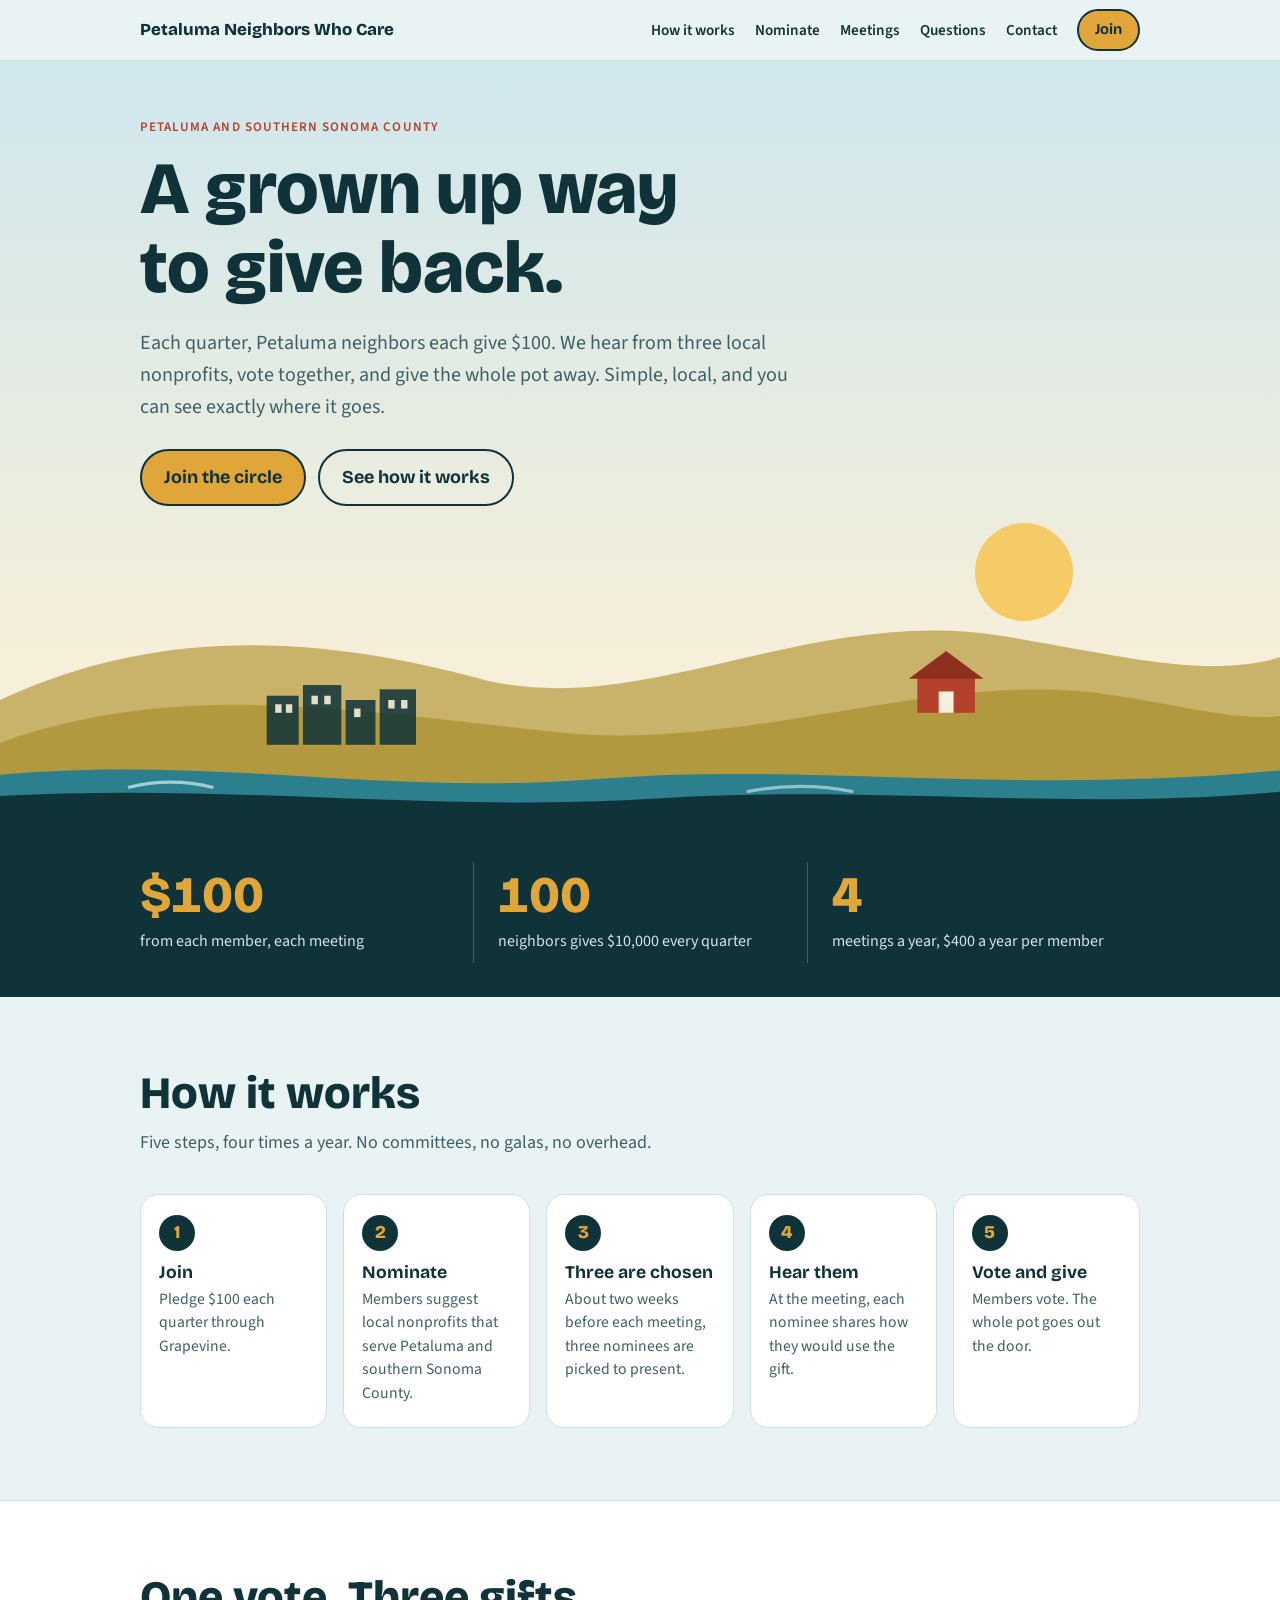
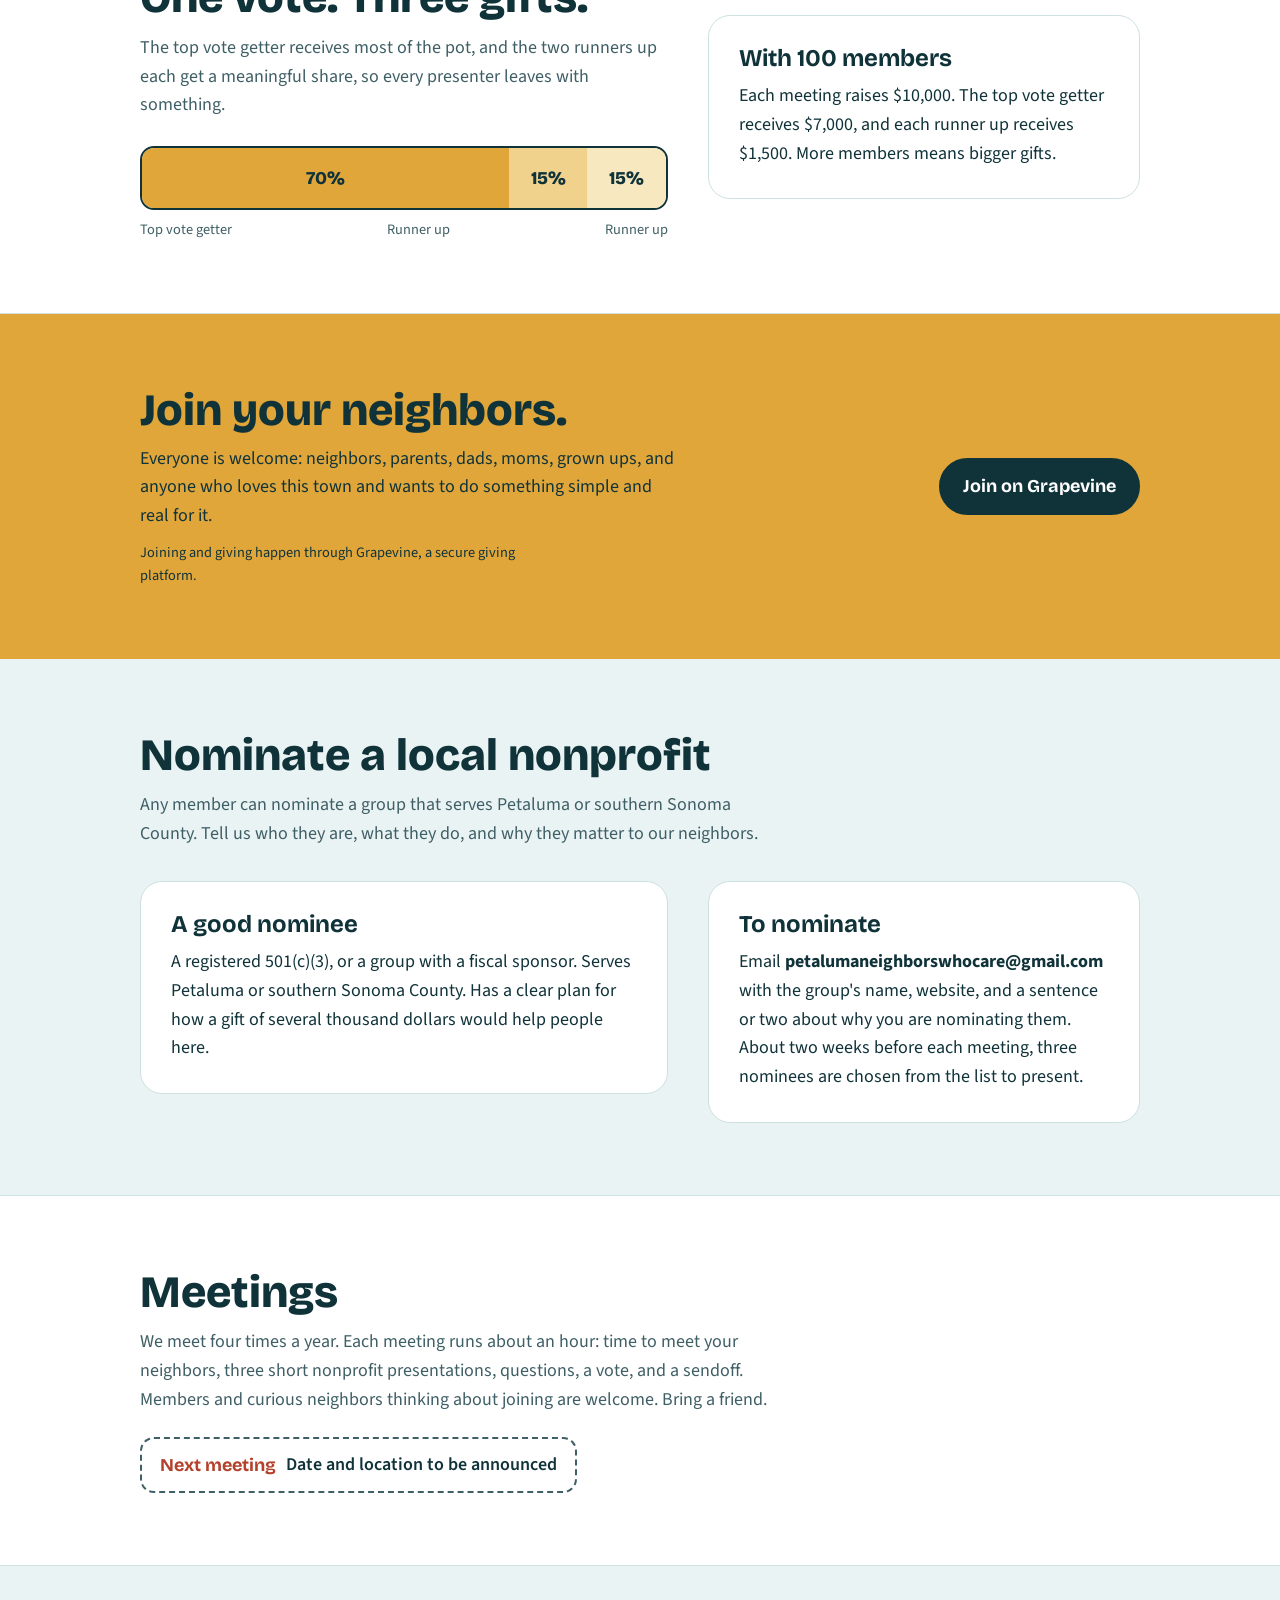
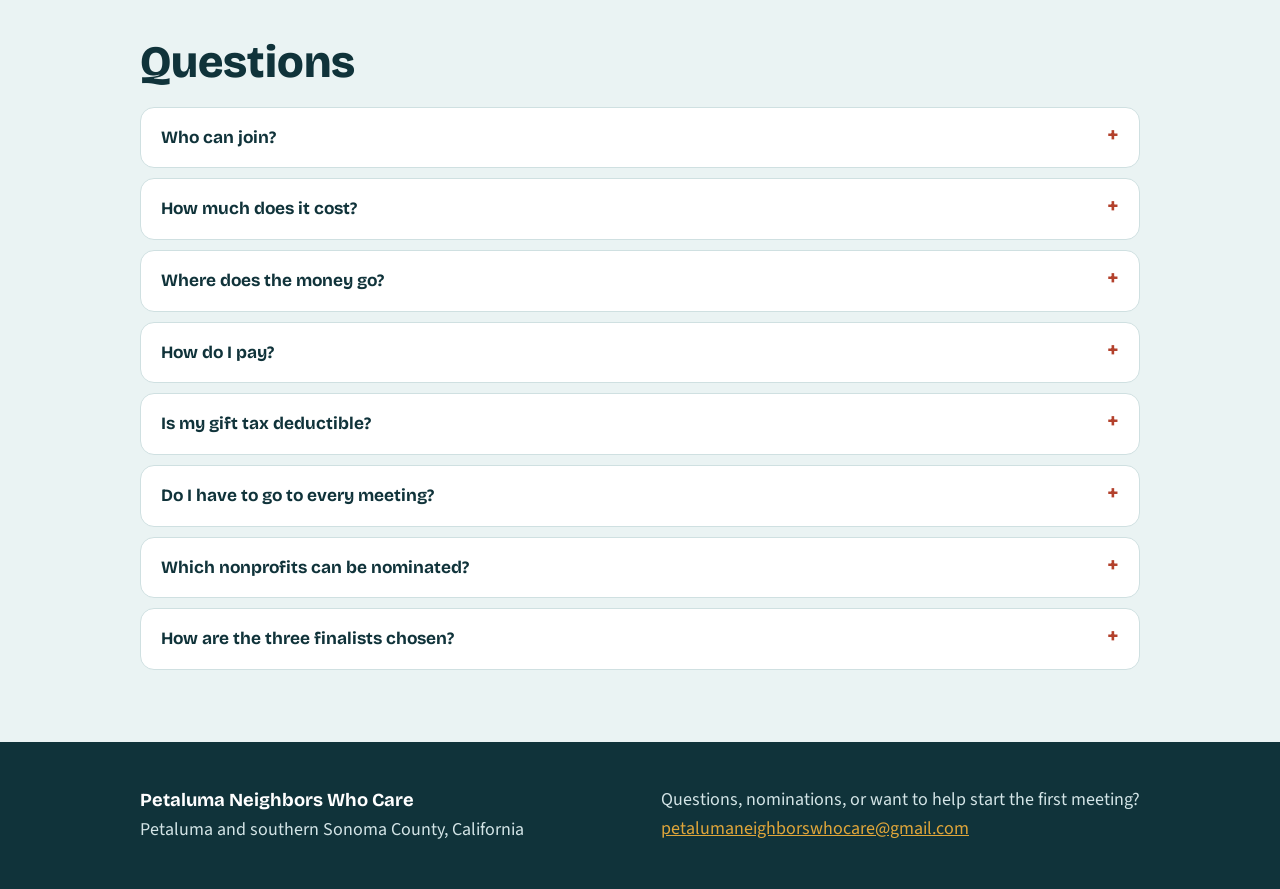
==== index.html @ 28e0ad3f "Create index.html" ====
<!DOCTYPE html>
<html lang="en">
<head>
<meta charset="utf-8">
<meta name="viewport" content="width=device-width, initial-scale=1">
<title>Petaluma Neighbors Who Care</title>
<link rel="preconnect" href="https://fonts.googleapis.com">
<link rel="preconnect" href="https://fonts.gstatic.com" crossorigin>
<link href="https://fonts.googleapis.com/css2?family=Bricolage+Grotesque:opsz,wght@12..96,500;12..96,700;12..96,800&family=Source+Sans+3:wght@400;600&display=swap" rel="stylesheet">
<style>
:root{
  --ink:#10333a;
  --ink-soft:#3f5f66;
  --sky:#eaf3f3;
  --paper:#ffffff;
  --gold:#e0a63a;
  --barn:#b3412c;
  --line:#cfe0e1;
  --display:"Bricolage Grotesque","Trebuchet MS",system-ui,sans-serif;
  --body:"Source Sans 3",system-ui,-apple-system,"Segoe UI",sans-serif;
  color-scheme:light;
}
*{box-sizing:border-box}
html{scroll-behavior:smooth}
@media (prefers-reduced-motion:reduce){html{scroll-behavior:auto}}
body{margin:0;background:var(--sky);color:var(--ink);font-family:var(--body);font-size:18px;line-height:1.6}
h1,h2,h3{font-family:var(--display);line-height:1.08;margin:0;text-wrap:balance}
p{margin:0}
a{color:inherit}
:focus-visible{outline:3px solid var(--barn);outline-offset:3px}
.wrap{max-width:1040px;margin:0 auto;padding:0 20px}
.nav{position:sticky;top:0;z-index:5;background:rgba(234,243,243,.94);backdrop-filter:blur(6px);border-bottom:1px solid var(--line)}
.nav .wrap{display:flex;align-items:center;justify-content:space-between;gap:16px;min-height:60px;flex-wrap:wrap;padding-top:6px;padding-bottom:6px}
.brand{font-family:var(--display);font-weight:800;text-decoration:none;font-size:1.05rem}
.nav ul{display:flex;gap:6px 20px;list-style:none;margin:0;padding:0;flex-wrap:wrap;align-items:center}
.nav a.link{text-decoration:none;font-weight:600;font-size:.95rem;padding:6px 0;border-bottom:2px solid transparent}
.nav a.link:hover{border-color:var(--gold)}
.btn{display:inline-block;background:var(--gold);color:var(--ink);font-family:var(--display);font-weight:700;text-decoration:none;padding:12px 22px;border-radius:999px;border:2px solid var(--ink);transition:transform .15s}
.btn:hover{transform:translateY(-2px)}
.btn.small{padding:7px 16px;font-size:.92rem}
.btn.ghost{background:transparent}
.hero{background:linear-gradient(#cfe7ee,#f6efd9 78%);position:relative;overflow:hidden}
.hero .wrap{padding-top:56px;padding-bottom:0;position:relative;z-index:2}
.eyebrow{font-weight:600;letter-spacing:.08em;text-transform:uppercase;font-size:.82rem;color:var(--barn)}
.hero h1{font-size:clamp(2.4rem,7vw,4.6rem);font-weight:800;max-width:14ch;margin-top:12px}
.hero .lede{font-size:1.25rem;max-width:34em;margin-top:18px;color:var(--ink-soft)}
.hero .cta{display:flex;gap:12px;flex-wrap:wrap;margin-top:26px}
.scene{display:block;width:100%;height:auto;margin-top:-30px;position:relative;z-index:1}
.math{background:var(--ink);color:#fff}
.math .wrap{display:grid;grid-template-columns:repeat(3,1fr);gap:0;padding-top:34px;padding-bottom:34px}
.math .cell{padding:8px 24px;border-left:1px solid rgba(255,255,255,.22)}
.math .cell:first-child{border-left:0;padding-left:0}
.math .num{font-family:var(--display);font-weight:800;font-size:clamp(2rem,5vw,3.2rem);color:var(--gold);line-height:1;font-variant-numeric:tabular-nums}
.math .cap{margin-top:8px;color:#d3e4e6;font-size:1rem}
section{padding:72px 0}
section h2{font-size:clamp(1.9rem,4.5vw,2.8rem);font-weight:800}
.sub{margin-top:12px;color:var(--ink-soft);max-width:36em}
.steps{list-style:none;margin:36px 0 0;padding:0;display:grid;grid-template-columns:repeat(5,1fr);gap:16px;counter-reset:s}
.steps li{background:var(--paper);border:1px solid var(--line);border-radius:18px;padding:20px 18px 22px;counter-increment:s}
.steps li::before{content:counter(s);display:grid;place-items:center;width:36px;height:36px;border-radius:50%;background:var(--ink);color:var(--gold);font-family:var(--display);font-weight:800;margin-bottom:12px}
.steps h3{font-size:1.1rem;margin-bottom:6px}
.steps p{font-size:.98rem;color:var(--ink-soft);line-height:1.5}
.split{display:grid;grid-template-columns:1.1fr .9fr;gap:40px;align-items:center}
.bar{display:flex;height:64px;border-radius:14px;overflow:hidden;border:2px solid var(--ink);margin-top:26px;font-family:var(--display);font-weight:800}
.bar div{display:grid;place-items:center}
.bar .a{flex:70;background:var(--gold)}
.bar .b{flex:15;background:#f1d28d}
.bar .c{flex:15;background:#f8e8c0}
.bar-legend{display:flex;justify-content:space-between;font-size:.9rem;color:var(--ink-soft);margin-top:8px}
.card{background:var(--paper);border:1px solid var(--line);border-radius:22px;padding:30px}
.card h3{font-size:1.5rem;margin-bottom:10px}
.join{background:var(--gold)}
.join .wrap{display:flex;justify-content:space-between;align-items:center;gap:28px;flex-wrap:wrap}
.join h2{max-width:16ch}
.join p{max-width:30em;margin-top:10px}
.join .btn{background:var(--ink);color:#fff;border-color:var(--ink)}
.join .note{font-size:.9rem;margin-top:10px}
.next{display:inline-flex;gap:10px;align-items:center;background:var(--paper);border:2px dashed var(--ink-soft);border-radius:14px;padding:12px 18px;margin-top:22px;font-weight:600}
.next b{font-family:var(--display);color:var(--barn)}
details{background:var(--paper);border:1px solid var(--line);border-radius:14px;padding:0;margin-top:10px}
summary{cursor:pointer;font-family:var(--display);font-weight:700;font-size:1.08rem;padding:16px 20px;list-style:none;display:flex;justify-content:space-between;gap:12px}
summary::-webkit-details-marker{display:none}
summary::after{content:"+";font-size:1.4rem;line-height:1;color:var(--barn)}
details[open] summary::after{content:"\2212"}
details p{padding:0 20px 18px;color:var(--ink-soft)}
footer{background:var(--ink);color:#d3e4e6;padding:44px 0}
footer .wrap{display:flex;justify-content:space-between;gap:20px;flex-wrap:wrap}
footer strong{color:#fff;font-family:var(--display);font-size:1.15rem}
footer a{color:var(--gold)}
@media (max-width:860px){
  .steps{grid-template-columns:1fr 1fr}
  .split{grid-template-columns:1fr}
}
@media (max-width:560px){
  body{font-size:17px}
  .steps{grid-template-columns:1fr}
  .math .wrap{grid-template-columns:1fr;gap:18px}
  .math .cell{border-left:0;padding:0}
  section{padding:52px 0}
  .nav ul{gap:4px 14px}
}
</style>
</head>
<body>

<header class="nav">
  <div class="wrap">
    <a class="brand" href="#top">Petaluma Neighbors Who Care</a>
    <nav aria-label="Main">
      <ul>
        <li><a class="link" href="#how">How it works</a></li>
        <li><a class="link" href="#nominate">Nominate</a></li>
        <li><a class="link" href="#meetings">Meetings</a></li>
        <li><a class="link" href="#questions">Questions</a></li>
        <li><a class="link" href="#contact">Contact</a></li>
        <li><a class="btn small" href="#join">Join</a></li>
      </ul>
    </nav>
  </div>
</header>

<main id="top">
  <div class="hero">
    <div class="wrap">
      <p class="eyebrow">Petaluma and southern Sonoma County</p>
      <h1>A grown up way to give back.</h1>
      <p class="lede">Each quarter, Petaluma neighbors each give $100. We hear from three local nonprofits, vote together, and give the whole pot away. Simple, local, and you can see exactly where it goes.</p>
      <div class="cta">
        <a class="btn" href="#join">Join the circle</a>
        <a class="btn ghost" href="#how">See how it works</a>
      </div>
    </div>
    <svg class="scene" viewBox="0 0 1200 330" role="img" aria-label="Illustration of rolling gold hills, a barn, and the Petaluma River with downtown buildings" preserveAspectRatio="xMidYMax slice">
      <circle cx="960" cy="90" r="46" fill="#f7c85a" opacity=".9"/>
      <path d="M0 210 C150 140 300 150 450 190 C600 230 760 120 940 150 C1060 170 1130 190 1200 170 V330 H0Z" fill="#c9b36a"/>
      <path d="M0 250 C170 190 330 220 520 240 C700 260 880 180 1040 205 C1110 215 1160 230 1200 225 V330 H0Z" fill="#b2993f"/>
      <g fill="#b3412c"><rect x="860" y="188" width="54" height="34"/><path d="M852 190 L887 164 L922 190Z" fill="#8f2f1e"/></g>
      <rect x="880" y="202" width="14" height="20" fill="#f6efd9"/>
      <g fill="#10333a" opacity=".85"><rect x="250" y="206" width="30" height="46"/><rect x="284" y="196" width="36" height="56"/><rect x="324" y="210" width="28" height="42"/><rect x="356" y="200" width="34" height="52"/></g>
      <g fill="#f6efd9" opacity=".9"><rect x="258" y="214" width="6" height="8"/><rect x="268" y="214" width="6" height="8"/><rect x="292" y="206" width="6" height="8"/><rect x="304" y="206" width="6" height="8"/><rect x="332" y="218" width="6" height="8"/><rect x="364" y="210" width="6" height="8"/><rect x="376" y="210" width="6" height="8"/></g>
      <path d="M0 280 C200 262 360 300 560 284 C760 268 940 300 1200 276 V330 H0Z" fill="#2c7f8c"/>
      <path d="M0 300 C220 288 400 316 620 302 C820 290 1000 314 1200 296 V330 H0Z" fill="#10333a"/>
      <path d="M120 292 q40 -10 80 0" stroke="#d3eef2" stroke-width="3" fill="none" opacity=".7"/>
      <path d="M700 296 q50 -10 100 0" stroke="#d3eef2" stroke-width="3" fill="none" opacity=".6"/>
    </svg>
  </div>

  <div class="math" aria-label="The math">
    <div class="wrap">
      <div class="cell"><div class="num">$100</div><p class="cap">from each member, each meeting</p></div>
      <div class="cell"><div class="num">100</div><p class="cap">neighbors gives $10,000 every quarter</p></div>
      <div class="cell"><div class="num">4</div><p class="cap">meetings a year, $400 a year per member</p></div>
    </div>
  </div>

  <section id="how">
    <div class="wrap">
      <h2>How it works</h2>
      <p class="sub">Five steps, four times a year. No committees, no galas, no overhead.</p>
      <ol class="steps">
        <li><h3>Join</h3><p>Pledge $100 each quarter through Grapevine.</p></li>
        <li><h3>Nominate</h3><p>Members suggest local nonprofits that serve Petaluma and southern Sonoma County.</p></li>
        <li><h3>Three are chosen</h3><p>About two weeks before each meeting, three nominees are picked to present.</p></li>
        <li><h3>Hear them</h3><p>At the meeting, each nominee shares how they would use the gift.</p></li>
        <li><h3>Vote and give</h3><p>Members vote. The whole pot goes out the door.</p></li>
      </ol>
    </div>
  </section>

  <section style="background:var(--paper);border-block:1px solid var(--line)">
    <div class="wrap split">
      <div>
        <h2>One vote. Three gifts.</h2>
        <p class="sub">The top vote getter receives most of the pot, and the two runners up each get a meaningful share, so every presenter leaves with something.</p>
        <div class="bar" role="img" aria-label="Split of the pot: 70 percent, 15 percent, 15 percent">
          <div class="a">70%</div><div class="b">15%</div><div class="c">15%</div>
        </div>
        <div class="bar-legend"><span>Top vote getter</span><span>Runner up</span><span>Runner up</span></div>
      </div>
      <div class="card">
        <h3>With 100 members</h3>
        <p>Each meeting raises $10,000. The top vote getter receives $7,000, and each runner up receives $1,500. More members means bigger gifts.</p>
      </div>
    </div>
  </section>

  <section id="join" class="join">
    <div class="wrap">
      <div>
        <h2>Join your neighbors.</h2>
        <p>Everyone is welcome: neighbors, parents, dads, moms, grown ups, and anyone who loves this town and wants to do something simple and real for it.</p>
        <p class="note">Joining and giving happen through Grapevine, a secure giving platform.</p>
      </div>
      <a class="btn" href="https://www.grapevine.org/giving-circle/DBGC8px/Petaluma-Neighbors-Who-Care" target="_blank" rel="noopener">Join on Grapevine</a>
    </div>
  </section>

  <section id="nominate">
    <div class="wrap">
      <h2>Nominate a local nonprofit</h2>
      <p class="sub">Any member can nominate a group that serves Petaluma or southern Sonoma County. Tell us who they are, what they do, and why they matter to our neighbors.</p>
      <div class="split" style="margin-top:32px;align-items:start">
        <div class="card"><h3>A good nominee</h3><p>A registered 501(c)(3), or a group with a fiscal sponsor. Serves Petaluma or southern Sonoma County. Has a clear plan for how a gift of several thousand dollars would help people here.</p></div>
        <div class="card"><h3>To nominate</h3><p>Email <strong>petalumaneighborswhocare@gmail.com</strong> with the group's name, website, and a sentence or two about why you are nominating them. About two weeks before each meeting, three nominees are chosen from the list to present.</p></div>
      </div>
    </div>
  </section>

  <section id="meetings" style="background:var(--paper);border-block:1px solid var(--line)">
    <div class="wrap">
      <h2>Meetings</h2>
      <p class="sub">We meet four times a year. Each meeting runs about an hour: time to meet your neighbors, three short nonprofit presentations, questions, a vote, and a sendoff. Members and curious neighbors thinking about joining are welcome. Bring a friend.</p>
      <p class="next"><b>Next meeting</b> Date and location to be announced</p>
    </div>
  </section>

  <section id="questions">
    <div class="wrap">
      <h2>Questions</h2>
      <div style="margin-top:20px">
        <details><summary>Who can join?</summary><p>Anyone who lives or works within about 20 minutes of Petaluma and wants to give back locally. Everyone is welcome.</p></details>
        <details><summary>How much does it cost?</summary><p>Each member gives $100 per meeting, four meetings a year, which is $400 a year.</p></details>
        <details><summary>Where does the money go?</summary><p>All of it goes to local nonprofits. The top vote getter receives 70 percent of the pot, and each of the two runners up receives 15 percent.</p></details>
        <details><summary>How do I pay?</summary><p>Joining and giving happen through Grapevine, a secure giving platform. Use the Join button on this page.</p></details>
        <details><summary>Is my gift tax deductible?</summary><p>We are working with a fiscal sponsor so gifts can be tax deductible. We will confirm the details here before the first meeting.</p></details>
        <details><summary>Do I have to go to every meeting?</summary><p>No. Come when you can. Your gift still counts.</p></details>
        <details><summary>Which nonprofits can be nominated?</summary><p>Groups that serve Petaluma and southern Sonoma County.</p></details>
        <details><summary>How are the three finalists chosen?</summary><p>About two weeks before each meeting, three nominees are chosen from the submitted nominations.</p></details>
      </div>
    </div>
  </section>
</main>

<footer id="contact">
  <div class="wrap">
    <div>
      <strong>Petaluma Neighbors Who Care</strong>
      <p>Petaluma and southern Sonoma County, California</p>
    </div>
    <div>
      <p>Questions, nominations, or want to help start the first meeting?</p>
      <p><a href="mailto:petalumaneighborswhocare@gmail.com">petalumaneighborswhocare@gmail.com</a></p>
    </div>
  </div>
</footer>

</body>
</html>
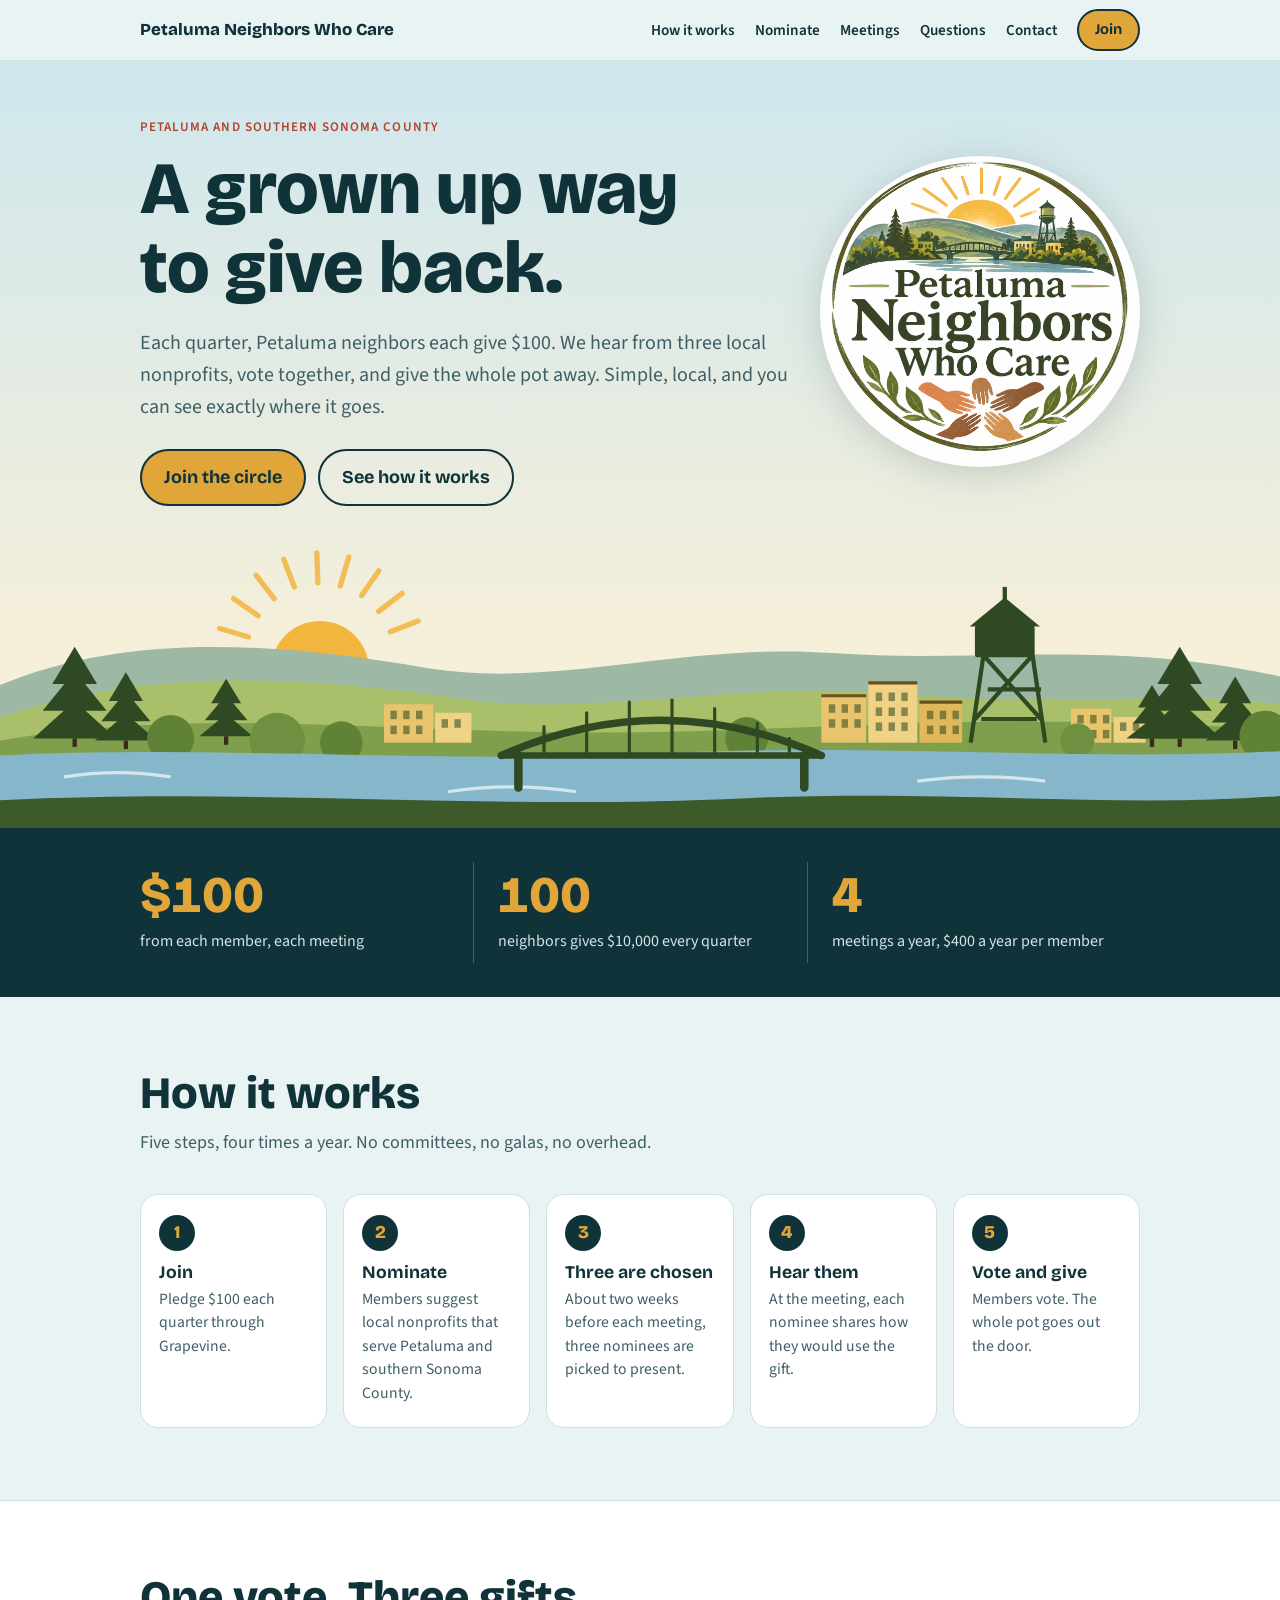
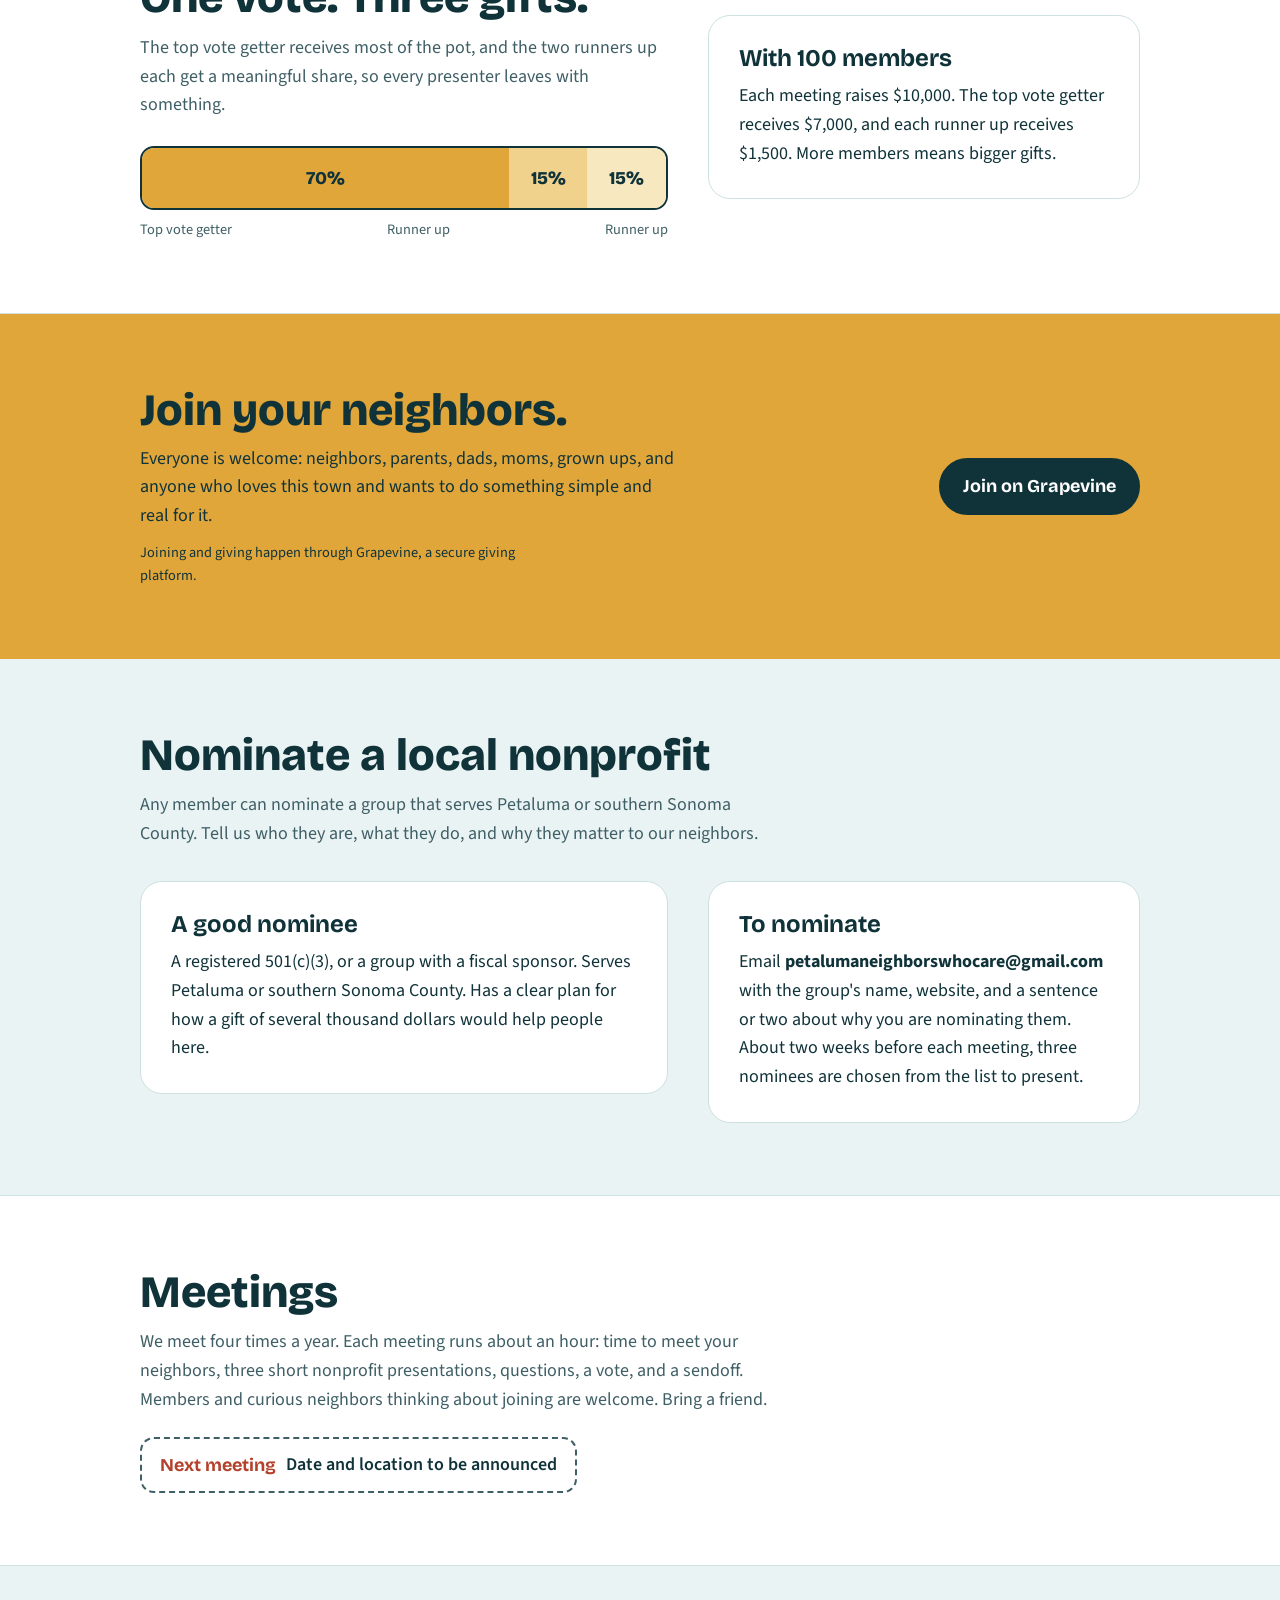
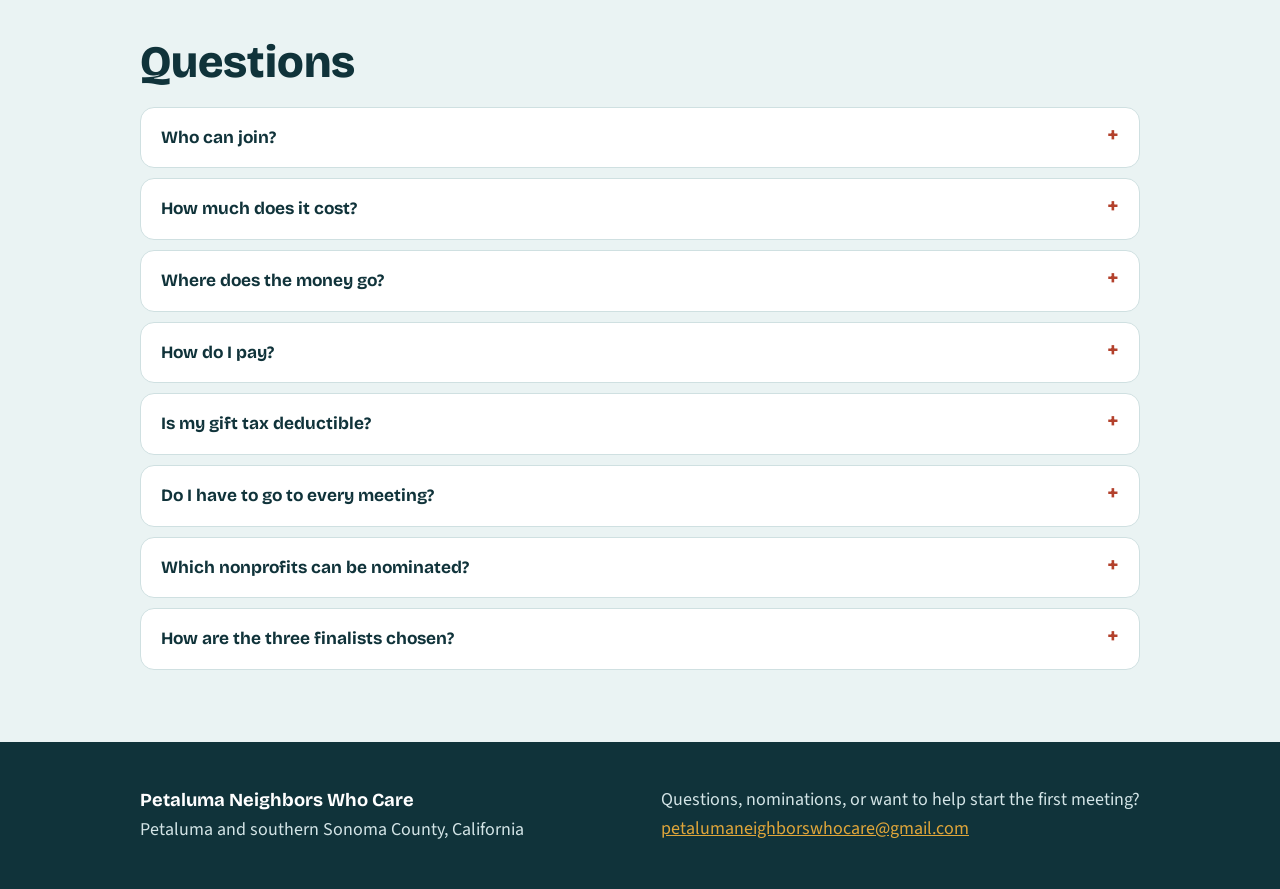
==== commit 030e5b65: "Update index.html" ====
--- a/index.html
+++ b/index.html
@@ -3,6 +3,7 @@
 <head>
 <meta charset="utf-8">
 <meta name="viewport" content="width=device-width, initial-scale=1">
+<link rel="icon" href="Petaluma%20Neighbors%20Who%20Care%20Emblem.png">
 <title>Petaluma Neighbors Who Care</title>
 <link rel="preconnect" href="https://fonts.googleapis.com">
 <link rel="preconnect" href="https://fonts.gstatic.com" crossorigin>
@@ -45,6 +46,9 @@
 .hero h1{font-size:clamp(2.4rem,7vw,4.6rem);font-weight:800;max-width:14ch;margin-top:12px}
 .hero .lede{font-size:1.25rem;max-width:34em;margin-top:18px;color:var(--ink-soft)}
 .hero .cta{display:flex;gap:12px;flex-wrap:wrap;margin-top:26px}
+.heroin{display:flex;align-items:center;justify-content:space-between;gap:32px}
+.emblem{width:min(320px,34vw);height:auto;flex:none;border-radius:50%;background:#fff;filter:drop-shadow(0 6px 18px rgba(16,51,58,.18))}
+@media(max-width:720px){.heroin{flex-direction:column;align-items:flex-start}.emblem{width:220px}}
 .scene{display:block;width:100%;height:auto;margin-top:-30px;position:relative;z-index:1}
 .math{background:var(--ink);color:#fff}
 .math .wrap{display:grid;grid-template-columns:repeat(3,1fr);gap:0;padding-top:34px;padding-bottom:34px}
@@ -121,7 +125,8 @@
 
 <main id="top">
   <div class="hero">
-    <div class="wrap">
+    <div class="wrap heroin">
+      <div class="herotext">
       <p class="eyebrow">Petaluma and southern Sonoma County</p>
       <h1>A grown up way to give back.</h1>
       <p class="lede">Each quarter, Petaluma neighbors each give $100. We hear from three local nonprofits, vote together, and give the whole pot away. Simple, local, and you can see exactly where it goes.</p>
@@ -129,19 +134,27 @@
         <a class="btn" href="#join">Join the circle</a>
         <a class="btn ghost" href="#how">See how it works</a>
       </div>
-    </div>
-    <svg class="scene" viewBox="0 0 1200 330" role="img" aria-label="Illustration of rolling gold hills, a barn, and the Petaluma River with downtown buildings" preserveAspectRatio="xMidYMax slice">
-      <circle cx="960" cy="90" r="46" fill="#f7c85a" opacity=".9"/>
-      <path d="M0 210 C150 140 300 150 450 190 C600 230 760 120 940 150 C1060 170 1130 190 1200 170 V330 H0Z" fill="#c9b36a"/>
-      <path d="M0 250 C170 190 330 220 520 240 C700 260 880 180 1040 205 C1110 215 1160 230 1200 225 V330 H0Z" fill="#b2993f"/>
-      <g fill="#b3412c"><rect x="860" y="188" width="54" height="34"/><path d="M852 190 L887 164 L922 190Z" fill="#8f2f1e"/></g>
-      <rect x="880" y="202" width="14" height="20" fill="#f6efd9"/>
-      <g fill="#10333a" opacity=".85"><rect x="250" y="206" width="30" height="46"/><rect x="284" y="196" width="36" height="56"/><rect x="324" y="210" width="28" height="42"/><rect x="356" y="200" width="34" height="52"/></g>
-      <g fill="#f6efd9" opacity=".9"><rect x="258" y="214" width="6" height="8"/><rect x="268" y="214" width="6" height="8"/><rect x="292" y="206" width="6" height="8"/><rect x="304" y="206" width="6" height="8"/><rect x="332" y="218" width="6" height="8"/><rect x="364" y="210" width="6" height="8"/><rect x="376" y="210" width="6" height="8"/></g>
-      <path d="M0 280 C200 262 360 300 560 284 C760 268 940 300 1200 276 V330 H0Z" fill="#2c7f8c"/>
-      <path d="M0 300 C220 288 400 316 620 302 C820 290 1000 314 1200 296 V330 H0Z" fill="#10333a"/>
-      <path d="M120 292 q40 -10 80 0" stroke="#d3eef2" stroke-width="3" fill="none" opacity=".7"/>
-      <path d="M700 296 q50 -10 100 0" stroke="#d3eef2" stroke-width="3" fill="none" opacity=".6"/>
+      </div>
+      <img class="emblem" src="Petaluma%20Neighbors%20Who%20Care%20Emblem.png" alt="Petaluma Neighbors Who Care emblem" width="320" height="320">
+    </div>
+    <svg class="scene" viewBox="0 0 1200 330" role="img" aria-label="Illustration of the Petaluma River, the downtown bridge, the water tower, historic downtown buildings and rolling hills" preserveAspectRatio="xMidYMax slice">
+      <line x1="366" y1="146" x2="392" y2="136" stroke="#f2b53d" stroke-width="5" stroke-linecap="round" opacity=".85"/><line x1="355" y1="127" x2="377" y2="110" stroke="#f2b53d" stroke-width="5" stroke-linecap="round" opacity=".85"/><line x1="339" y1="112" x2="355" y2="89" stroke="#f2b53d" stroke-width="5" stroke-linecap="round" opacity=".85"/><line x1="319" y1="103" x2="327" y2="76" stroke="#f2b53d" stroke-width="5" stroke-linecap="round" opacity=".85"/><line x1="298" y1="100" x2="297" y2="72" stroke="#f2b53d" stroke-width="5" stroke-linecap="round" opacity=".85"/><line x1="276" y1="104" x2="266" y2="78" stroke="#f2b53d" stroke-width="5" stroke-linecap="round" opacity=".85"/><line x1="257" y1="115" x2="240" y2="93" stroke="#f2b53d" stroke-width="5" stroke-linecap="round" opacity=".85"/><line x1="242" y1="131" x2="219" y2="115" stroke="#f2b53d" stroke-width="5" stroke-linecap="round" opacity=".85"/><line x1="233" y1="151" x2="206" y2="143" stroke="#f2b53d" stroke-width="5" stroke-linecap="round" opacity=".85"/>
+      <circle cx="300" cy="182" r="46" fill="#f2b53d"/>
+      <path d="M0 196 C120 146 260 156 400 180 C520 200 640 156 780 166 C920 176 1040 152 1200 188 V300 H0Z" fill="#9db8a4"/>
+      <path d="M0 226 C150 176 300 190 440 210 C560 226 700 190 860 205 C1000 218 1100 200 1200 214 V300 H0Z" fill="#a9bf6a"/>
+      <path d="M0 248 C180 218 340 238 520 240 C720 244 900 218 1200 238 V300 H0Z" fill="#7f9f4c"/>
+      <rect x="360" y="214" width="46" height="36" fill="#e8c46c"/><rect x="408" y="222" width="34" height="28" fill="#efd283"/><rect x="366" y="220" width="6" height="8" fill="#2f4a22" opacity=".55"/><rect x="366" y="234" width="6" height="8" fill="#2f4a22" opacity=".55"/><rect x="378" y="220" width="6" height="8" fill="#2f4a22" opacity=".55"/><rect x="378" y="234" width="6" height="8" fill="#2f4a22" opacity=".55"/><rect x="390" y="220" width="6" height="8" fill="#2f4a22" opacity=".55"/><rect x="390" y="234" width="6" height="8" fill="#2f4a22" opacity=".55"/><rect x="414" y="228" width="6" height="8" fill="#2f4a22" opacity=".55"/><rect x="426" y="228" width="6" height="8" fill="#2f4a22" opacity=".55"/>
+      <rect x="770" y="206" width="42" height="44" fill="#e8c46c"/><rect x="814" y="194" width="46" height="56" fill="#efd283"/><rect x="862" y="212" width="40" height="38" fill="#e2b95a"/>
+      <path d="M770 206 h42 M814 194 h46 M862 212 h40" stroke="#6b4e1e" stroke-width="3"/><rect x="777" y="214" width="6" height="8" fill="#2f4a22" opacity=".55"/><rect x="777" y="228" width="6" height="8" fill="#2f4a22" opacity=".55"/><rect x="789" y="214" width="6" height="8" fill="#2f4a22" opacity=".55"/><rect x="789" y="228" width="6" height="8" fill="#2f4a22" opacity=".55"/><rect x="801" y="214" width="6" height="8" fill="#2f4a22" opacity=".55"/><rect x="801" y="228" width="6" height="8" fill="#2f4a22" opacity=".55"/><rect x="821" y="203" width="6" height="8" fill="#2f4a22" opacity=".55"/><rect x="821" y="217" width="6" height="8" fill="#2f4a22" opacity=".55"/><rect x="821" y="231" width="6" height="8" fill="#2f4a22" opacity=".55"/><rect x="833" y="203" width="6" height="8" fill="#2f4a22" opacity=".55"/><rect x="833" y="217" width="6" height="8" fill="#2f4a22" opacity=".55"/><rect x="833" y="231" width="6" height="8" fill="#2f4a22" opacity=".55"/><rect x="845" y="203" width="6" height="8" fill="#2f4a22" opacity=".55"/><rect x="845" y="217" width="6" height="8" fill="#2f4a22" opacity=".55"/><rect x="845" y="231" width="6" height="8" fill="#2f4a22" opacity=".55"/><rect x="869" y="220" width="6" height="8" fill="#2f4a22" opacity=".55"/><rect x="869" y="234" width="6" height="8" fill="#2f4a22" opacity=".55"/><rect x="881" y="220" width="6" height="8" fill="#2f4a22" opacity=".55"/><rect x="881" y="234" width="6" height="8" fill="#2f4a22" opacity=".55"/><rect x="893" y="220" width="6" height="8" fill="#2f4a22" opacity=".55"/><rect x="893" y="234" width="6" height="8" fill="#2f4a22" opacity=".55"/>
+      <g stroke="#2f4a22" stroke-width="4" fill="none"><path d="M922 168 L910 250 M968 168 L980 250 M926 200 L976 200 M920 228 L972 228 M922 168 L976 228 M968 168 L914 228"/></g>
+      <rect x="914" y="140" width="56" height="30" rx="3" fill="#2f4a22"/><path d="M909 141 L942 114 L975 141Z" fill="#2f4a22"/><rect x="940" y="104" width="4" height="12" fill="#2f4a22"/>
+      <rect x="1004" y="218" width="38" height="32" fill="#e8c46c"/><rect x="1044" y="226" width="30" height="24" fill="#efd283"/><rect x="1010" y="224" width="6" height="8" fill="#2f4a22" opacity=".55"/><rect x="1010" y="238" width="6" height="8" fill="#2f4a22" opacity=".55"/><rect x="1022" y="224" width="6" height="8" fill="#2f4a22" opacity=".55"/><rect x="1022" y="238" width="6" height="8" fill="#2f4a22" opacity=".55"/><rect x="1034" y="224" width="6" height="8" fill="#2f4a22" opacity=".55"/><rect x="1034" y="238" width="6" height="8" fill="#2f4a22" opacity=".55"/><rect x="1050" y="231" width="6" height="8" fill="#2f4a22" opacity=".55"/><rect x="1062" y="231" width="6" height="8" fill="#2f4a22" opacity=".55"/>
+      <g fill="#2f4a22"><rect x="68" y="246" width="4" height="8" fill="#3b2a1a"/><path d="M31 246 L70 211 L109 246Z"/><path d="M40 220 L70 183 L100 220Z"/><path d="M49 195 L70 160 L91 195Z"/></g><g fill="#2f4a22"><rect x="116" y="248" width="4" height="8" fill="#3b2a1a"/><path d="M89 248 L118 223 L147 248Z"/><path d="M95 230 L118 202 L141 230Z"/><path d="M102 211 L118 184 L134 211Z"/></g><g fill="#2f4a22"><rect x="210" y="244" width="4" height="8" fill="#3b2a1a"/><path d="M187 244 L212 223 L237 244Z"/><path d="M192 229 L212 205 L232 229Z"/><path d="M198 213 L212 190 L226 213Z"/></g><g fill="#2f4a22"><rect x="1104" y="246" width="4" height="8" fill="#3b2a1a"/><path d="M1067 246 L1106 211 L1145 246Z"/><path d="M1076 220 L1106 183 L1136 220Z"/><path d="M1085 195 L1106 160 L1127 195Z"/></g><g fill="#2f4a22"><rect x="1156" y="248" width="4" height="8" fill="#3b2a1a"/><path d="M1130 248 L1158 224 L1186 248Z"/><path d="M1136 231 L1158 205 L1180 231Z"/><path d="M1143 213 L1158 188 L1173 213Z"/></g><g fill="#2f4a22"><rect x="1078" y="246" width="4" height="8" fill="#3b2a1a"/><path d="M1056 246 L1080 227 L1104 246Z"/><path d="M1062 232 L1080 210 L1098 232Z"/><path d="M1067 217 L1080 196 L1093 217Z"/></g>
+      <circle cx="160" cy="246" r="22" fill="#5f8236"/><circle cx="260" cy="248" r="26" fill="#6f9040"/><circle cx="320" cy="250" r="20" fill="#5f8236"/><circle cx="700" cy="246" r="20" fill="#5f8236"/><circle cx="1010" cy="248" r="16" fill="#6f9040"/><circle cx="1186" cy="244" r="24" fill="#5f8236"/>
+      <path d="M0 262 C200 252 400 270 620 260 C840 250 1000 268 1200 258 V330 H0Z" fill="#86b6c9"/>
+      <path d="M60 282 q50 -8 100 0 M420 296 q60 -9 120 0 M860 286 q60 -8 120 0" stroke="#e6f3f6" stroke-width="3" fill="none" opacity=".8"/>
+      <g stroke="#2f4a22" fill="none" stroke-linecap="round"><path d="M470 262 Q620 196 770 262" stroke-width="7"/><path d="M470 262 H770" stroke-width="6"/><path d="M510 262 V235 M550 262 V222 M590 262 V212 M630 262 V210 M670 262 V218 M710 262 V232 M740 262 V246" stroke-width="3"/><path d="M486 262 V292 M754 262 V292" stroke-width="8"/></g>
+      <path d="M0 304 C250 292 450 314 700 302 C900 294 1050 312 1200 300 V330 H0Z" fill="#3d5a2a"/>
     </svg>
   </div>
 
@@ -222,7 +235,7 @@
         <details><summary>How much does it cost?</summary><p>Each member gives $100 per meeting, four meetings a year, which is $400 a year.</p></details>
         <details><summary>Where does the money go?</summary><p>All of it goes to local nonprofits. The top vote getter receives 70 percent of the pot, and each of the two runners up receives 15 percent.</p></details>
         <details><summary>How do I pay?</summary><p>Joining and giving happen through Grapevine, a secure giving platform. Use the Join button on this page.</p></details>
-        <details><summary>Is my gift tax deductible?</summary><p>We are working with a fiscal sponsor so gifts can be tax deductible. We will confirm the details here before the first meeting.</p></details>
+        <details><summary>Is my gift tax deductible?</summary><p>Payments go through Grapevine, which processes them through the Grapevine Giving Foundation, a 501(c)(3) public charity, and you receive a receipt by email. Ask your tax professional how that applies to your own return.</p></details>
         <details><summary>Do I have to go to every meeting?</summary><p>No. Come when you can. Your gift still counts.</p></details>
         <details><summary>Which nonprofits can be nominated?</summary><p>Groups that serve Petaluma and southern Sonoma County.</p></details>
         <details><summary>How are the three finalists chosen?</summary><p>About two weeks before each meeting, three nominees are chosen from the submitted nominations.</p></details>
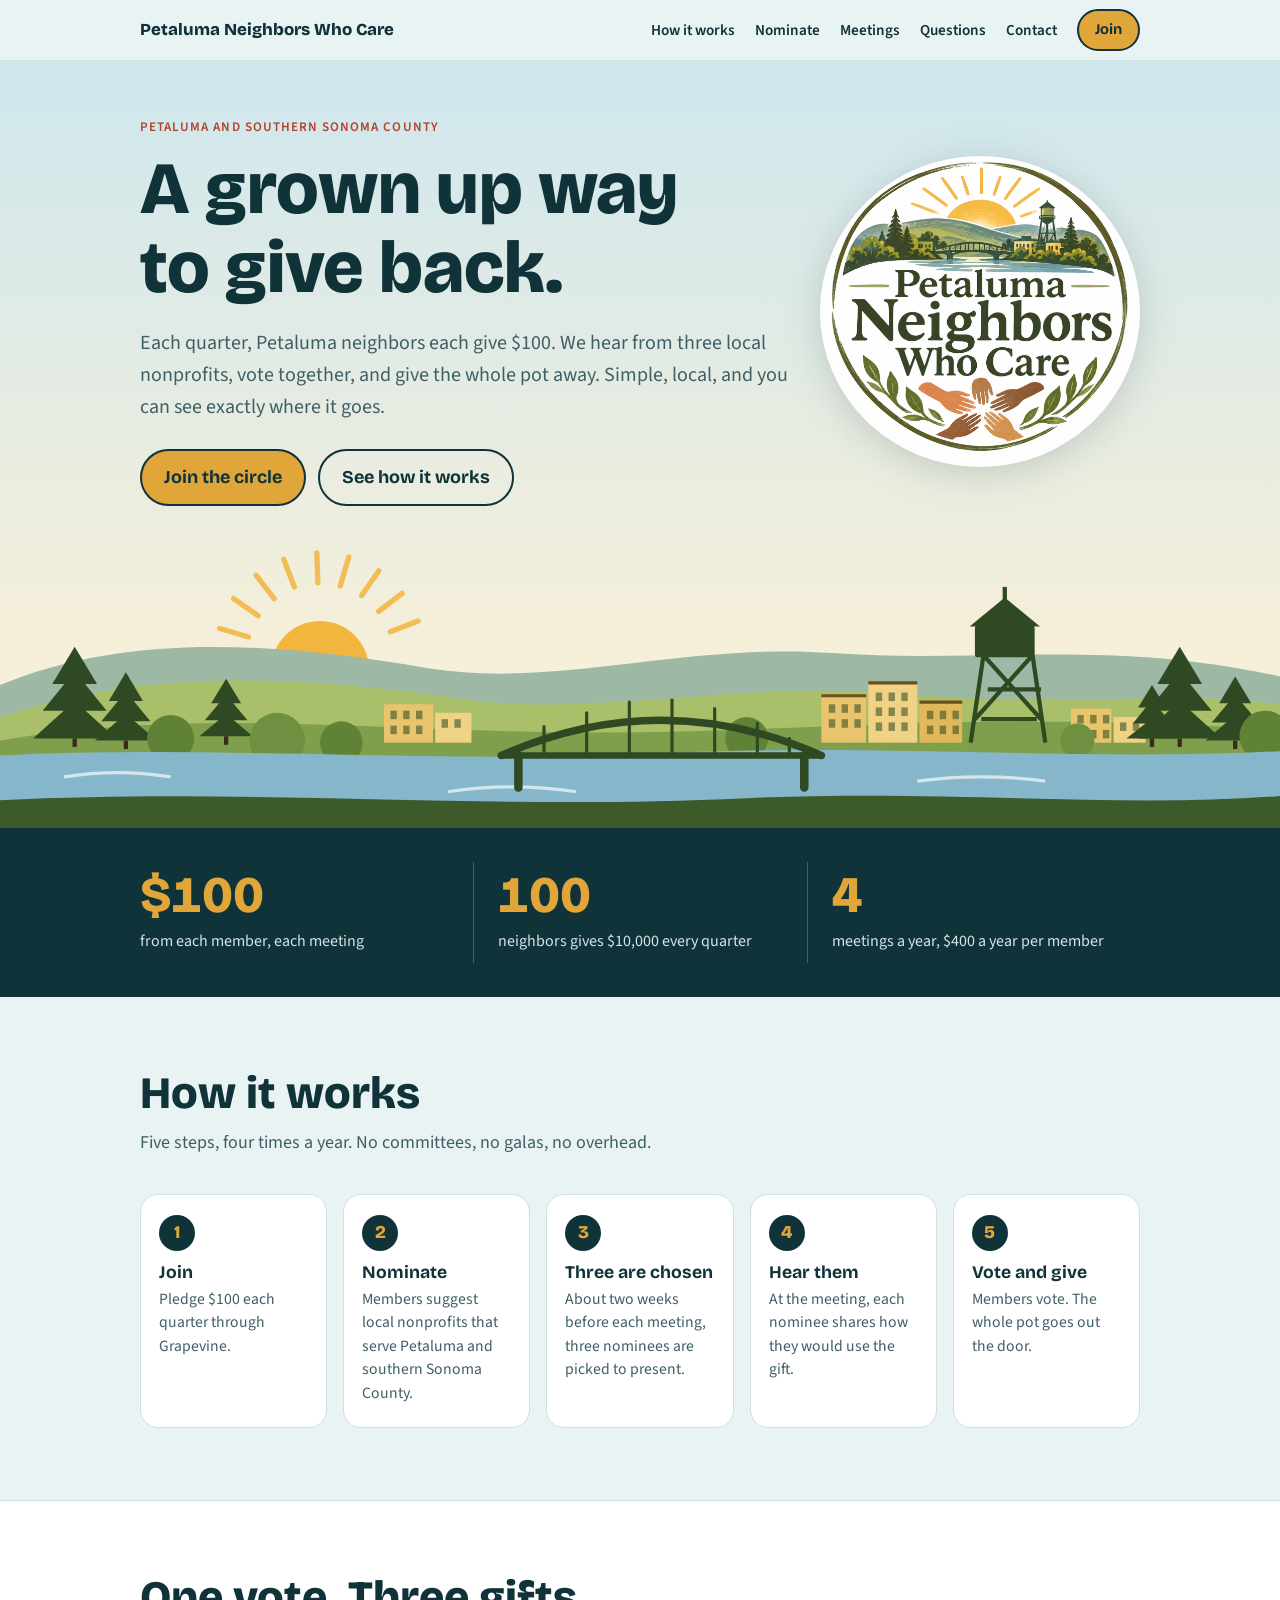
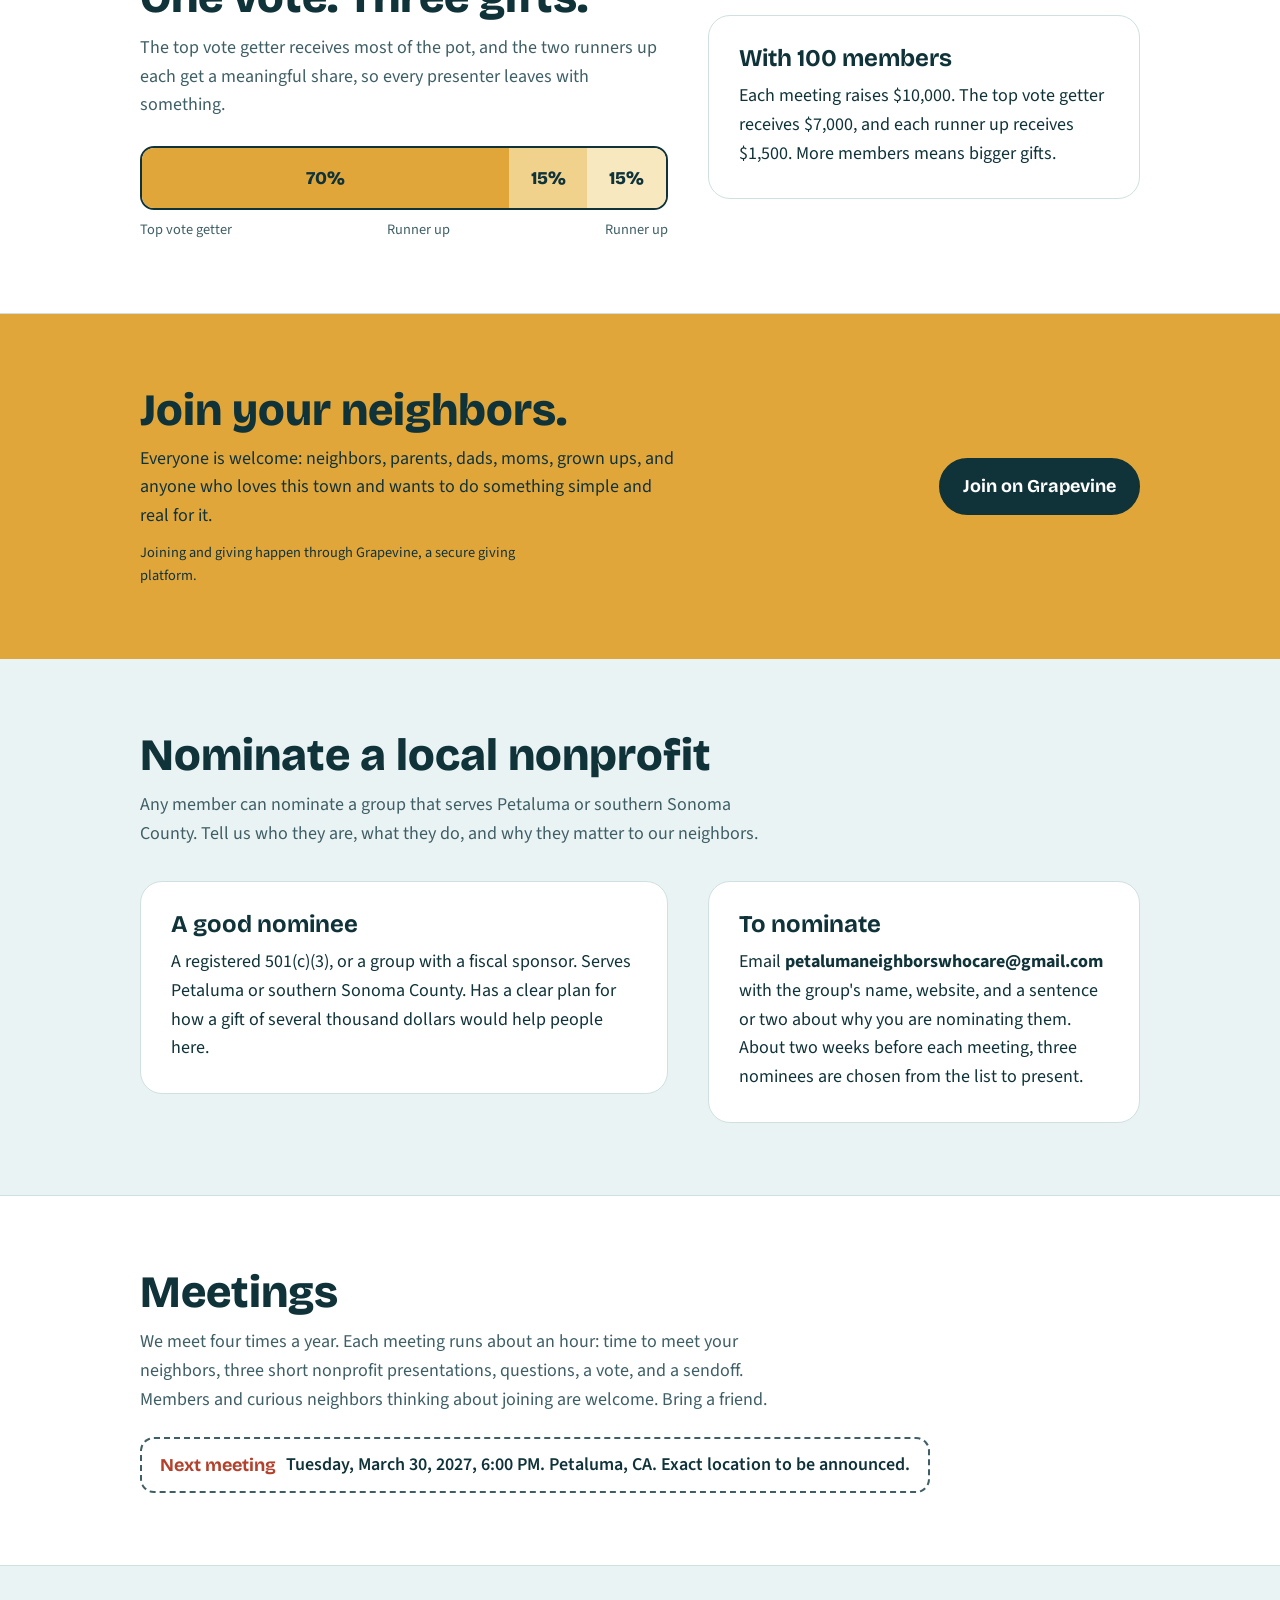
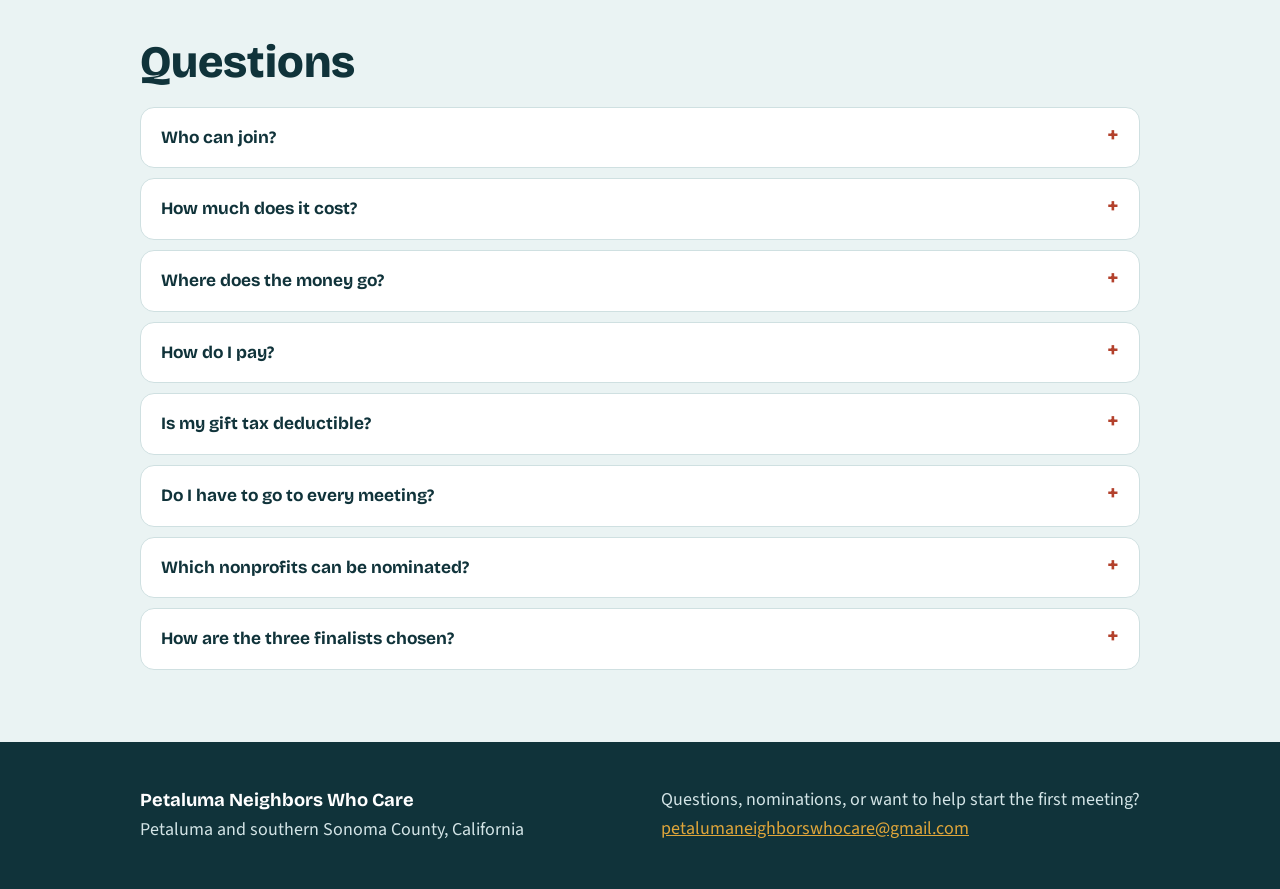
==== commit cddbdedb: "Update index.html" ====
--- a/index.html
+++ b/index.html
@@ -223,7 +223,7 @@
     <div class="wrap">
       <h2>Meetings</h2>
       <p class="sub">We meet four times a year. Each meeting runs about an hour: time to meet your neighbors, three short nonprofit presentations, questions, a vote, and a sendoff. Members and curious neighbors thinking about joining are welcome. Bring a friend.</p>
-      <p class="next"><b>Next meeting</b> Date and location to be announced</p>
+      <p class="next"><b>Next meeting</b> Tuesday, March 30, 2027, 6:00 PM. Petaluma, CA. Exact location to be announced.</p>
     </div>
   </section>
 
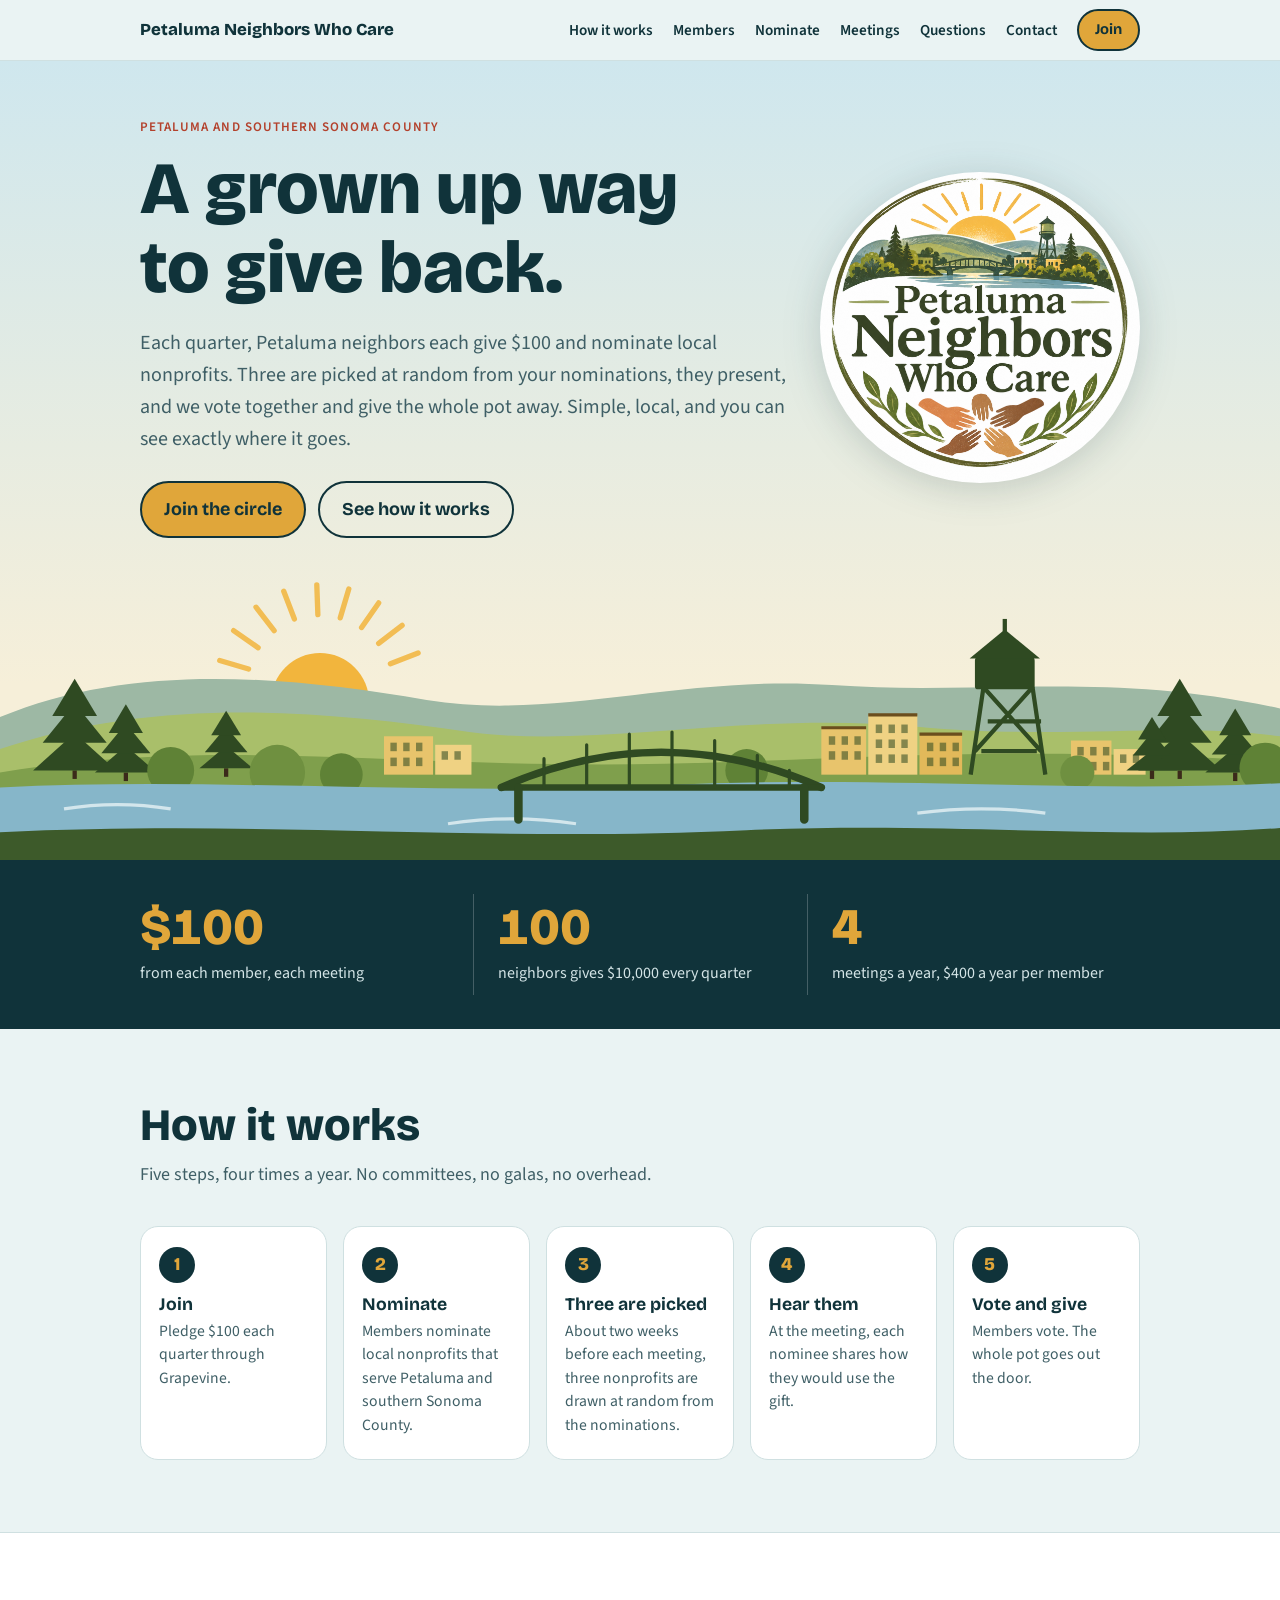
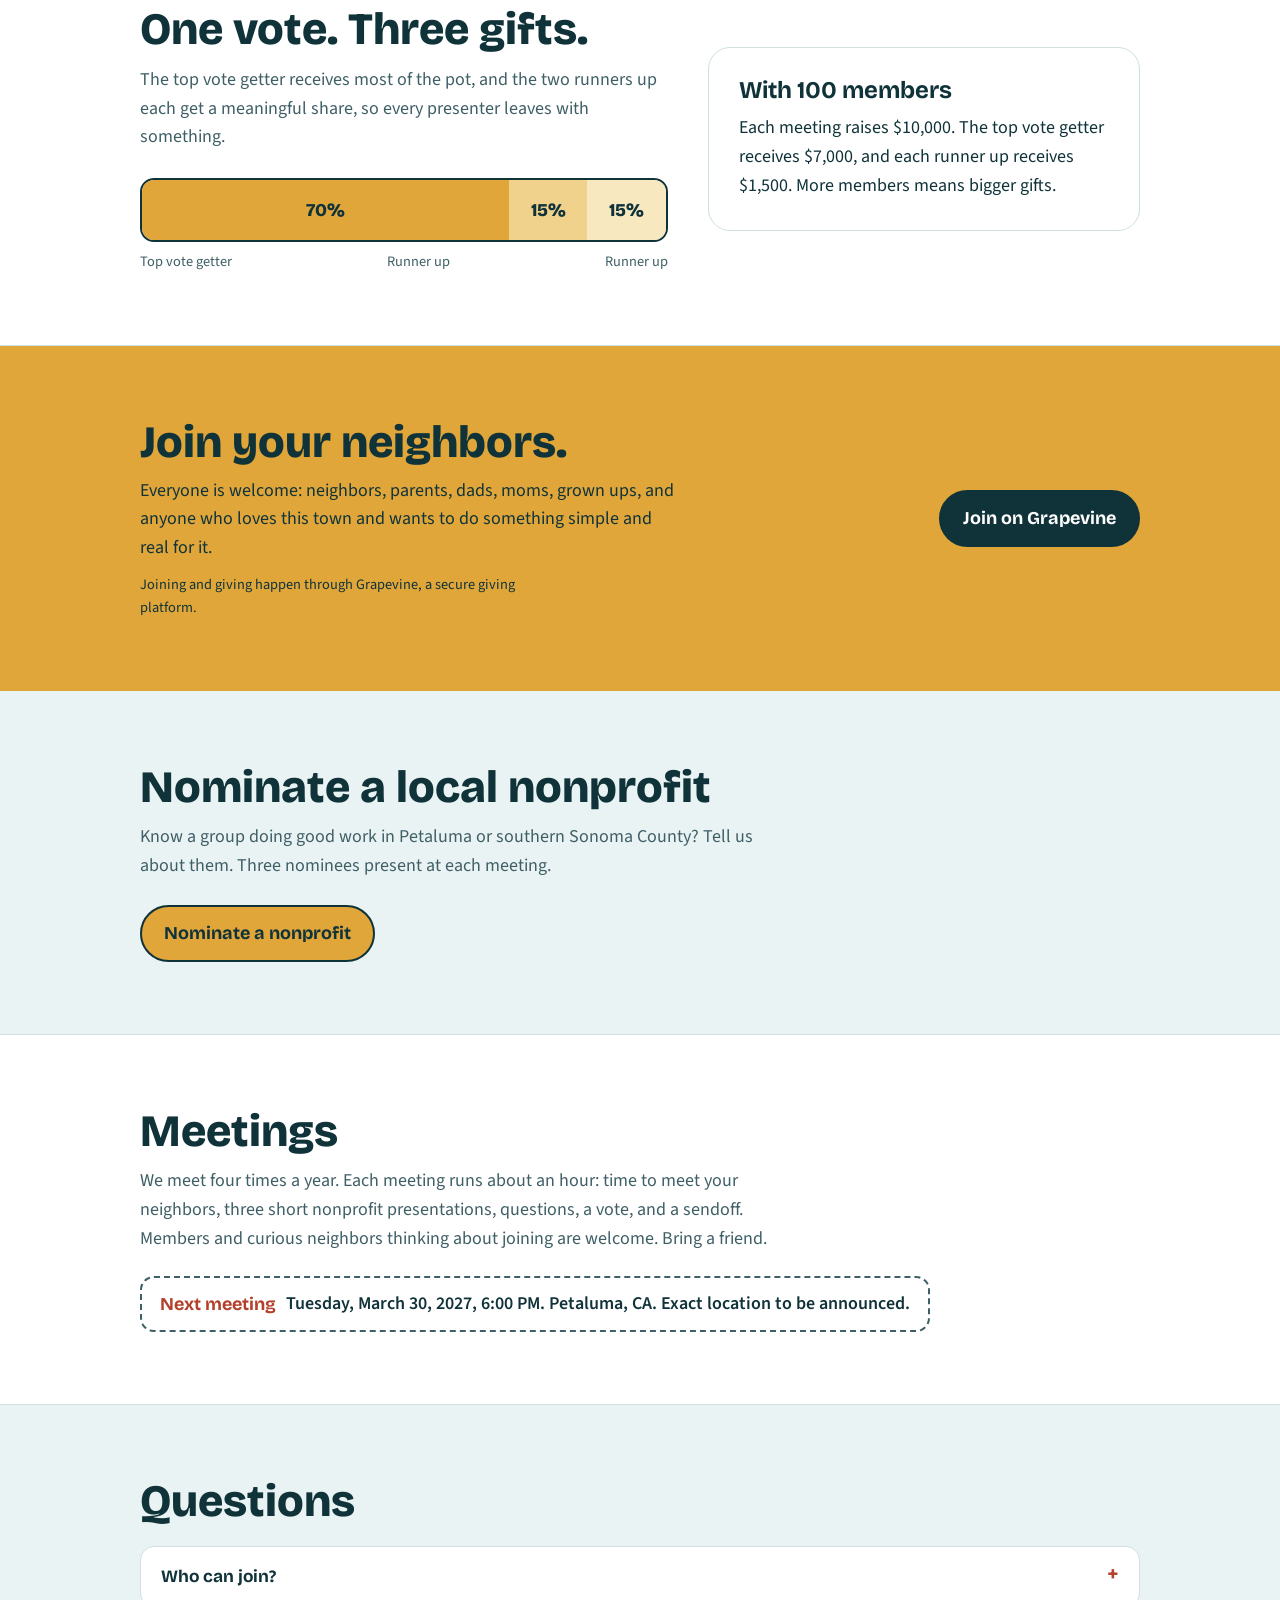
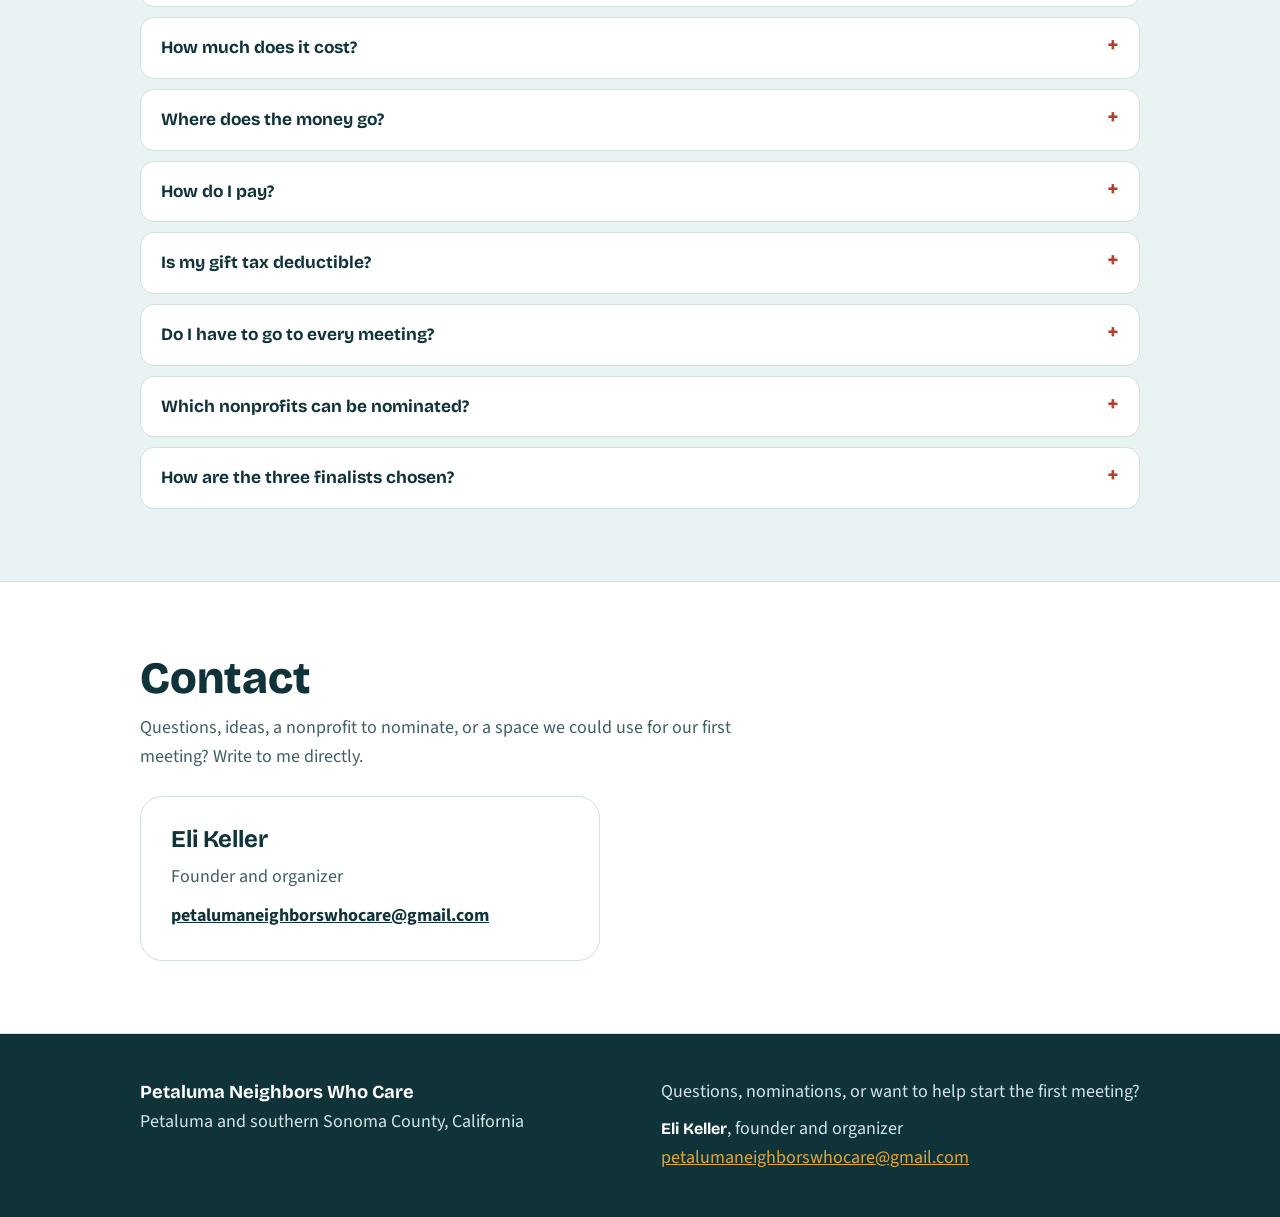
==== commit 82b6efb7: "Update index.html" ====
--- a/index.html
+++ b/index.html
@@ -3,6 +3,13 @@
 <head>
 <meta charset="utf-8">
 <meta name="viewport" content="width=device-width, initial-scale=1">
+<meta name="description" content="A grown up way to give back. Neighbors give $100 each quarter, nominate local nonprofits, vote together, and give the whole pot away.">
+<meta property="og:type" content="website">
+<meta property="og:title" content="Petaluma Neighbors Who Care">
+<meta property="og:description" content="A grown up way to give back. Neighbors give $100 each quarter, nominate local nonprofits, vote together, and give the whole pot away.">
+<meta property="og:url" content="https://petalumaneighborswhocare.org/">
+<meta property="og:image" content="https://petalumaneighborswhocare.org/Petaluma%20Neighbors%20Who%20Care%20Emblem.png">
+<meta name="twitter:card" content="summary">
 <link rel="icon" href="Petaluma%20Neighbors%20Who%20Care%20Emblem.png">
 <title>Petaluma Neighbors Who Care</title>
 <link rel="preconnect" href="https://fonts.googleapis.com">
@@ -113,10 +120,11 @@
     <nav aria-label="Main">
       <ul>
         <li><a class="link" href="#how">How it works</a></li>
-        <li><a class="link" href="#nominate">Nominate</a></li>
+        <li><a class="link" href="members.html">Members</a></li>
+        <li><a class="link" href="nominate.html">Nominate</a></li>
         <li><a class="link" href="#meetings">Meetings</a></li>
         <li><a class="link" href="#questions">Questions</a></li>
-        <li><a class="link" href="#contact">Contact</a></li>
+        <li><a class="link" href="#contactus">Contact</a></li>
         <li><a class="btn small" href="#join">Join</a></li>
       </ul>
     </nav>
@@ -129,7 +137,7 @@
       <div class="herotext">
       <p class="eyebrow">Petaluma and southern Sonoma County</p>
       <h1>A grown up way to give back.</h1>
-      <p class="lede">Each quarter, Petaluma neighbors each give $100. We hear from three local nonprofits, vote together, and give the whole pot away. Simple, local, and you can see exactly where it goes.</p>
+      <p class="lede">Each quarter, Petaluma neighbors each give $100 and nominate local nonprofits. Three are picked at random from your nominations, they present, and we vote together and give the whole pot away. Simple, local, and you can see exactly where it goes.</p>
       <div class="cta">
         <a class="btn" href="#join">Join the circle</a>
         <a class="btn ghost" href="#how">See how it works</a>
@@ -172,8 +180,8 @@
       <p class="sub">Five steps, four times a year. No committees, no galas, no overhead.</p>
       <ol class="steps">
         <li><h3>Join</h3><p>Pledge $100 each quarter through Grapevine.</p></li>
-        <li><h3>Nominate</h3><p>Members suggest local nonprofits that serve Petaluma and southern Sonoma County.</p></li>
-        <li><h3>Three are chosen</h3><p>About two weeks before each meeting, three nominees are picked to present.</p></li>
+        <li><h3>Nominate</h3><p>Members nominate local nonprofits that serve Petaluma and southern Sonoma County.</p></li>
+        <li><h3>Three are picked</h3><p>About two weeks before each meeting, three nonprofits are drawn at random from the nominations.</p></li>
         <li><h3>Hear them</h3><p>At the meeting, each nominee shares how they would use the gift.</p></li>
         <li><h3>Vote and give</h3><p>Members vote. The whole pot goes out the door.</p></li>
       </ol>
@@ -211,11 +219,8 @@
   <section id="nominate">
     <div class="wrap">
       <h2>Nominate a local nonprofit</h2>
-      <p class="sub">Any member can nominate a group that serves Petaluma or southern Sonoma County. Tell us who they are, what they do, and why they matter to our neighbors.</p>
-      <div class="split" style="margin-top:32px;align-items:start">
-        <div class="card"><h3>A good nominee</h3><p>A registered 501(c)(3), or a group with a fiscal sponsor. Serves Petaluma or southern Sonoma County. Has a clear plan for how a gift of several thousand dollars would help people here.</p></div>
-        <div class="card"><h3>To nominate</h3><p>Email <strong>petalumaneighborswhocare@gmail.com</strong> with the group's name, website, and a sentence or two about why you are nominating them. About two weeks before each meeting, three nominees are chosen from the list to present.</p></div>
-      </div>
+      <p class="sub">Know a group doing good work in Petaluma or southern Sonoma County? Tell us about them. Three nominees present at each meeting.</p>
+      <p style="margin-top:24px"><a class="btn" href="nominate.html">Nominate a nonprofit</a></p>
     </div>
   </section>
 
@@ -238,8 +243,15 @@
         <details><summary>Is my gift tax deductible?</summary><p>Payments go through Grapevine, which processes them through the Grapevine Giving Foundation, a 501(c)(3) public charity, and you receive a receipt by email. Ask your tax professional how that applies to your own return.</p></details>
         <details><summary>Do I have to go to every meeting?</summary><p>No. Come when you can. Your gift still counts.</p></details>
         <details><summary>Which nonprofits can be nominated?</summary><p>Groups that serve Petaluma and southern Sonoma County.</p></details>
-        <details><summary>How are the three finalists chosen?</summary><p>About two weeks before each meeting, three nominees are chosen from the submitted nominations.</p></details>
-      </div>
+        <details><summary>How are the three finalists chosen?</summary><p>About two weeks before each meeting, three nonprofits are drawn at random from the nominations. Every nomination counts as one entry, so a nonprofit that many members nominate has better odds. What you think shapes the draw.</p></details>
+      </div>
+    </div>
+  </section>
+  <section id="contactus" style="background:var(--paper);border-block:1px solid var(--line)">
+    <div class="wrap">
+      <h2>Contact</h2>
+      <p class="sub">Questions, ideas, a nonprofit to nominate, or a space we could use for our first meeting? Write to me directly.</p>
+      <div class="card" style="margin-top:24px;max-width:460px"><h3>Eli Keller</h3><p style="color:var(--ink-soft)">Founder and organizer</p><p style="margin-top:10px"><a href="mailto:petalumaneighborswhocare@gmail.com"><strong>petalumaneighborswhocare@gmail.com</strong></a></p></div>
     </div>
   </section>
 </main>
@@ -252,6 +264,7 @@
     </div>
     <div>
       <p>Questions, nominations, or want to help start the first meeting?</p>
+      <p style="margin-top:8px"><strong style="font-size:1rem">Eli Keller</strong>, founder and organizer</p>
       <p><a href="mailto:petalumaneighborswhocare@gmail.com">petalumaneighborswhocare@gmail.com</a></p>
     </div>
   </div>
